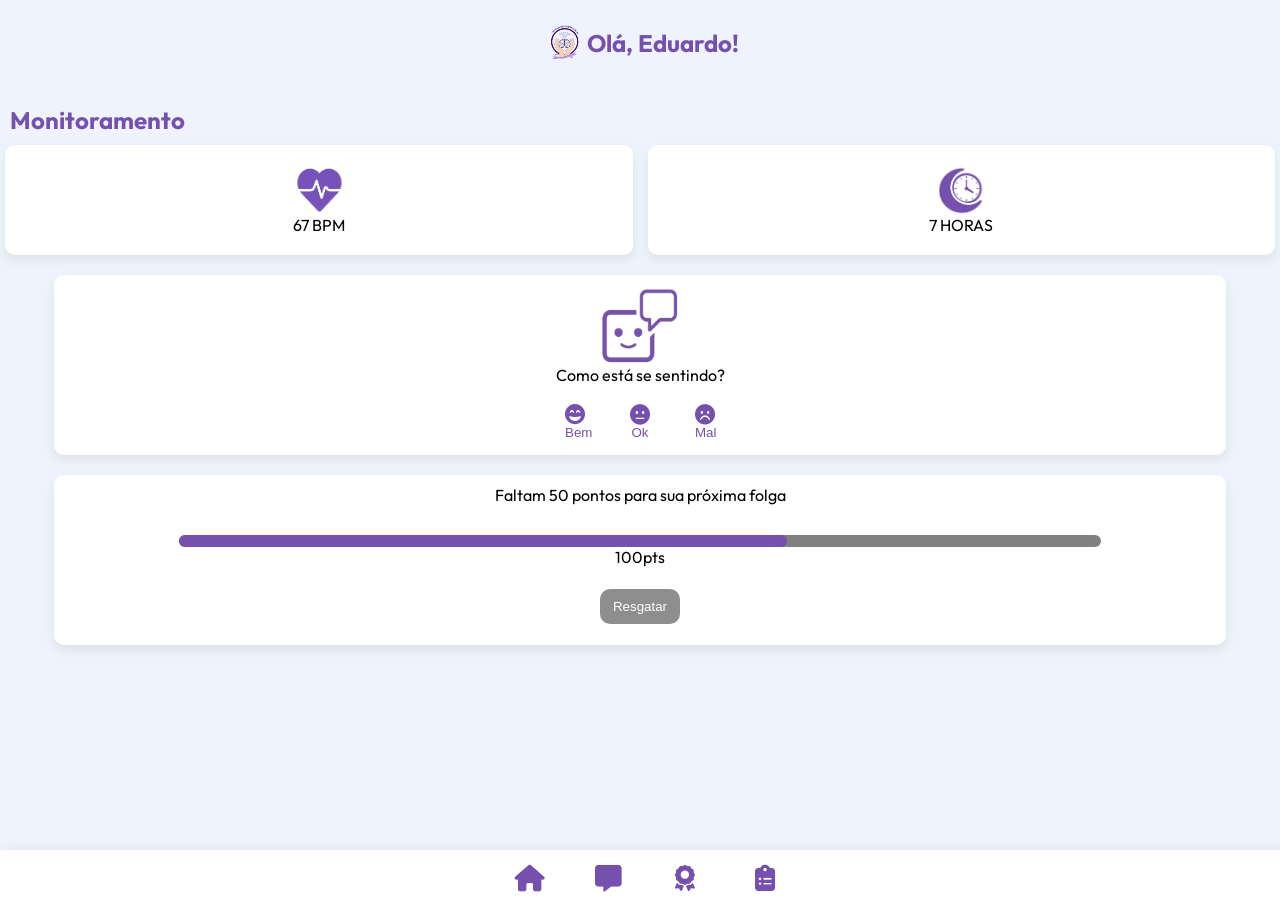
==== index.html @ 87c0f20e "Finalização da página home" ====
<!DOCTYPE html>
<html lang="pt-br">
<head>
    <meta charset="UTF-8">
    <meta name="viewport" content="width=device-width, initial-scale=1.0">
    <title>Cuidar de quem cuida</title>
    <link rel="stylesheet" href="https://cdnjs.cloudflare.com/ajax/libs/font-awesome/6.5.1/css/all.min.css">
    <link href="https://fonts.googleapis.com/css2?family=Outfit:wght@100..900&display=swap" rel="stylesheet">
    <link rel="stylesheet" href="estilos/style.css">
</head>
<body>
    <header>
        <img src="imagens/logoSite (1).png" alt="logoSite">

        <h2>Olá, Eduardo!</h2>
    </header>

    <main>
        <h2>Monitoramento</h2>

        <div class="monitoring">
            <div class="monitoringContent">
                <img src="imagens/logoBpm.png" alt="logoBpm">
                <p>67 BPM</p>
            </div>

            <div class="monitoringContent">
                <img src="imagens/logoSono.png" alt="logoSono">
                <p>7 HORAS</p>
            </div>
        </div>

        <div class="chatIA">
            <img src="imagens/logoChatIA.png" alt="logoChatIA">
            <p>Como está se sentindo?</p>

            <div class="buttons">
                <button><i class="fa-solid fa-face-grin-beam"></i> <p>Bem</p></button>
                <button><i class="fa-solid fa-face-meh"></i> <p>Ok</p></button>
                <button><i class="fa-solid fa-face-frown"></i> <p>Mal</p></button>
            </div>
        </div>

        <div class="rewards">
            <p>Faltam 50 pontos para sua próxima folga</p>

            <div class="progress">
                <div class="progressBar"></div>
                <p class="currentPoints">100pts</p>
            </div>

            

            <button disabled>Resgatar</button>
        </div>
    </main>

    <footer>
        <nav>
            <button><i class="fa-solid fa-house"></i></button>
            <button><i class="fa-solid fa-message"></i></button>
            <button><i class="fa-solid fa-award"></i></button>
            <button><i class="fa-solid fa-clipboard-list"></i></button>
        </nav>
    </footer>
</body>
</html>
---- estilos/style.css ----
*{
    margin: 0px;
    padding: 0px;
}

:root{
    --fonte-principal:"Outfit", sans-serif;

    --cor-principal: #7550AF;
    --cor-fundo: rgb(238, 243, 253);
}

body{
    max-width: 100vw;
    overflow-x: hidden;
    font-family: var(--fonte-principal);
    background-color: var(--cor-fundo);
}

header{
    display: flex;
    align-items: center;
    justify-content: center;
    padding: 20px;
    margin-bottom: 10px;
}

header h2{
    color: var(--cor-principal);
}

main{
    display: flex;
    flex-direction: column;
    align-content: center;
}

main h2{
    color: var(--cor-principal);
    padding: 10px;
}

.monitoring{
    display: flex;
    gap: 5px;
}

.monitoringContent:first-child, .monitoringContent:last-child{
    display: flex;
    flex-direction: column;
    align-items: center;
    flex: 1;
    border-radius: 10px;
    padding: 20px;
    margin-left: 5px;
    margin-right: 5px;
    background-color: white;
    box-shadow: 0px 5px 10px rgba(212, 212, 212, 0.582);
}

.monitoringContent img{
    width: 50px;
    height: 50px;
}

.chatIA{
    width: 90%;
    margin: 0 auto;
    margin-top: 20px;
    padding: 10px;
    display: flex;
    flex-direction: column;
    align-items: center;
    border-radius: 10px;
    background-color: white;
    box-shadow: 0px 5px 10px rgba(212, 212, 212, 0.582);
}

.chatIA img{
    width: 80px;
    height: 80px;
}

.buttons{
    display: flex;
    gap: 25px;
    justify-content: center;
    padding: 10px;
}

.buttons button{
    height: 40px;
    width: 40px;
    border: none;
    background: none;
    padding: 10px;
    color: var(--cor-principal);
}

.buttons button i{
    font-size: 1.5em;
}

.rewards{
    min-height: 150px;
    gap: 30px;
    width: 90%;
    margin: 0 auto;
    margin-top: 20px;
    padding: 10px;
    display: flex;
    flex-direction: column;
    align-items: center;
    border-radius: 10px;
    background-color: white;
    box-shadow: 0px 5px 10px rgba(212, 212, 212, 0.582);
}

.rewards button{
    height: 35px;
    width: 80px;
    border: none;
    background-color: #8f8e8f;
    color: white;
    border-radius: 10px;
}

.progress{           
    margin-bottom: 12px;
    width: 80%;
    background-color: gray;
    height: 12px;
    border-radius: 10px;
    text-align: center;
}

.progressBar{
    width: 66%;
    background-color: var(--cor-principal);
    height: 12px;
    border-radius: 10px;
}

footer{
    background-color: white;
    position: fixed;
    bottom: 0;
    left: 0;
    width: 100%;
    box-shadow: 0 -2px 10px rgba(0, 0, 0, 0.05);
    padding: 5px;
}

footer > nav{
    display: flex;
    justify-content: center;
    gap: 40px;
}

footer > nav > button{
    height: 40px;
    width: 40px;
    border: none;
    background: none;
    padding: 10px;
    color: var(--cor-principal);
}

footer > nav > button > i{
    font-size: 2em;
}
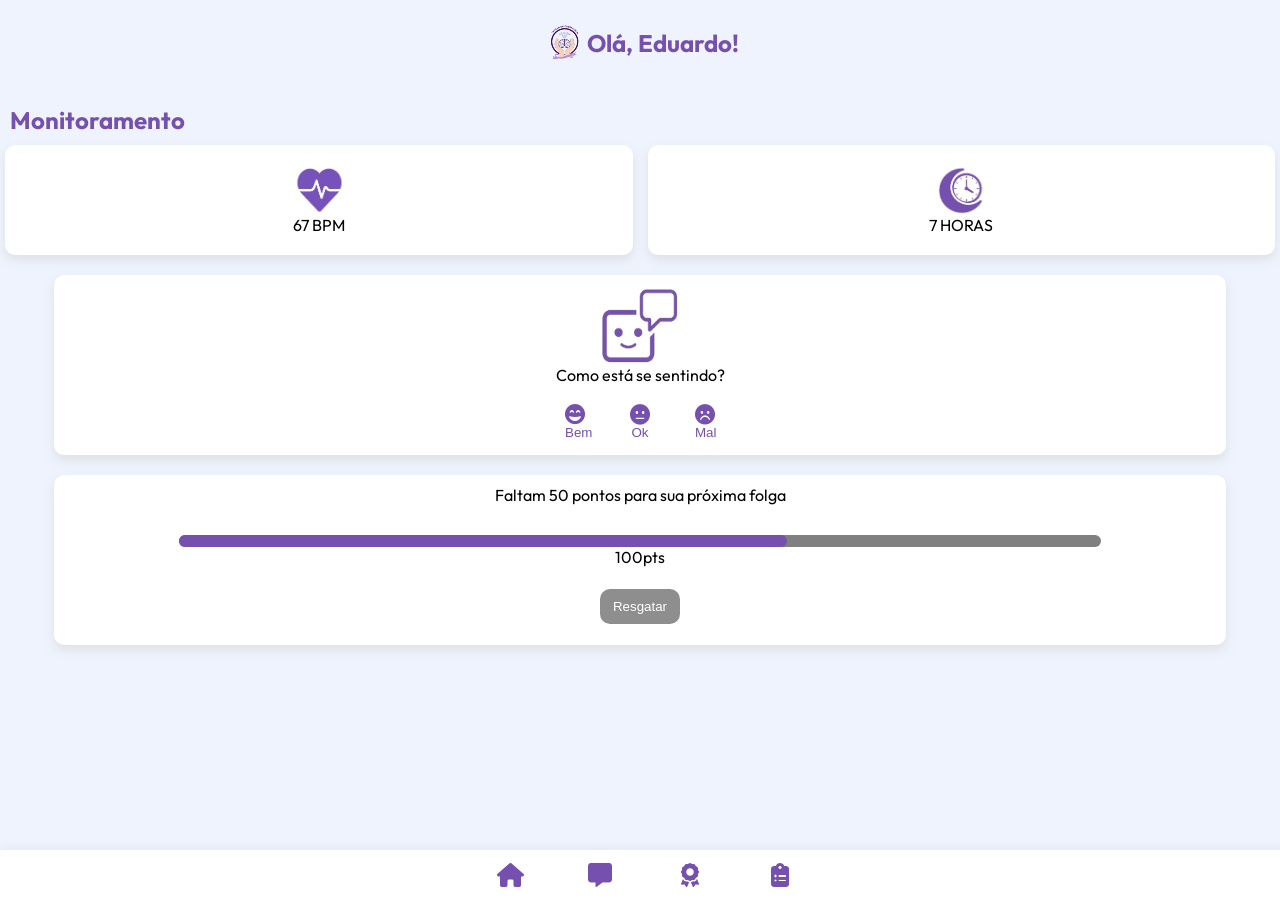
==== commit b9180d6d: "Nova página adicionada" ====
--- a/index.html
+++ b/index.html
@@ -57,10 +57,21 @@
 
     <footer>
         <nav>
-            <button><i class="fa-solid fa-house"></i></button>
-            <button><i class="fa-solid fa-message"></i></button>
-            <button><i class="fa-solid fa-award"></i></button>
-            <button><i class="fa-solid fa-clipboard-list"></i></button>
+            <a href="index.html" class="nav-link">
+                <i class="fa-solid fa-house"></i>
+            </a>
+
+            <a href="chat.html" class="nav-link">
+                <i class="fa-solid fa-message"></i>
+            </a>
+
+            <a href="#" class="nav-link">
+                <i class="fa-solid fa-award"></i>
+            </a>
+
+            <a href="#" class="nav-link">
+                <i class="fa-solid fa-clipboard-list"></i>
+            </a>
         </nav>
     </footer>
 </body>
--- a/estilos/style.css
+++ b/estilos/style.css
@@ -154,19 +154,20 @@
 footer > nav{
     display: flex;
     justify-content: center;
-    gap: 40px;
+    gap: 50px;
 }
 
-footer > nav > button{
+footer > nav > a {
     height: 40px;
     width: 40px;
-    border: none;
-    background: none;
-    padding: 10px;
+    display: flex;          
+    align-items: center;
+    justify-content: center;
+    text-decoration: none; 
     color: var(--cor-principal);
 }
 
-footer > nav > button > i{
-    font-size: 2em;
+footer > nav > a > i{
+    font-size: 1.5em;
 }
 
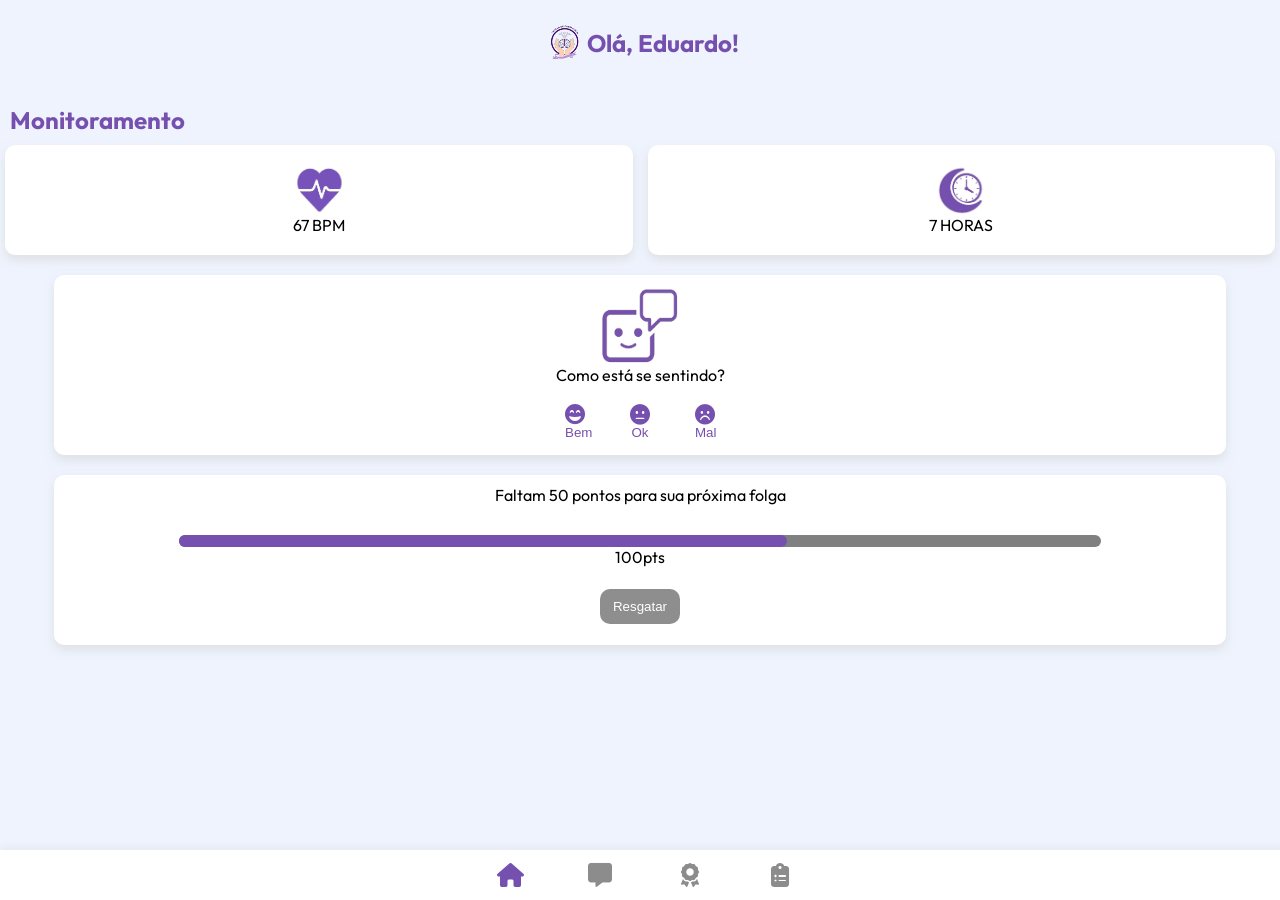
==== commit 282fe170: "Adicionando funcionalidades" ====
--- a/index.html
+++ b/index.html
@@ -57,7 +57,7 @@
 
     <footer>
         <nav>
-            <a href="index.html" class="nav-link">
+            <a href="index.html" class="nav-link active">
                 <i class="fa-solid fa-house"></i>
             </a>
 
--- a/estilos/style.css
+++ b/estilos/style.css
@@ -8,6 +8,15 @@
 
     --cor-principal: #7550AF;
     --cor-fundo: rgb(238, 243, 253);
+}
+
+@keyframes entrarSuave {
+    from {
+        opacity: 0;
+    }
+    to {
+        opacity: 1;
+    }
 }
 
 body{
@@ -33,6 +42,7 @@
     display: flex;
     flex-direction: column;
     align-content: center;
+    animation: entrarSuave 0.4s ease-out forwards;
 }
 
 main h2{
@@ -164,7 +174,23 @@
     align-items: center;
     justify-content: center;
     text-decoration: none; 
-    color: var(--cor-principal);
+    color: #8c8c8c;
+    text-decoration: none;
+    transition: color 0.2s ease;
+}
+
+footer > nav > a.active {
+    color: var(--cor-principal); 
+}
+
+footer > nav > a,
+footer > nav > a *,
+footer > nav > a:focus,
+footer > nav > a:active,
+footer > nav > a:visited {
+    outline: none !important;
+    box-shadow: none !important;
+    -webkit-tap-highlight-color: transparent;
 }
 
 footer > nav > a > i{
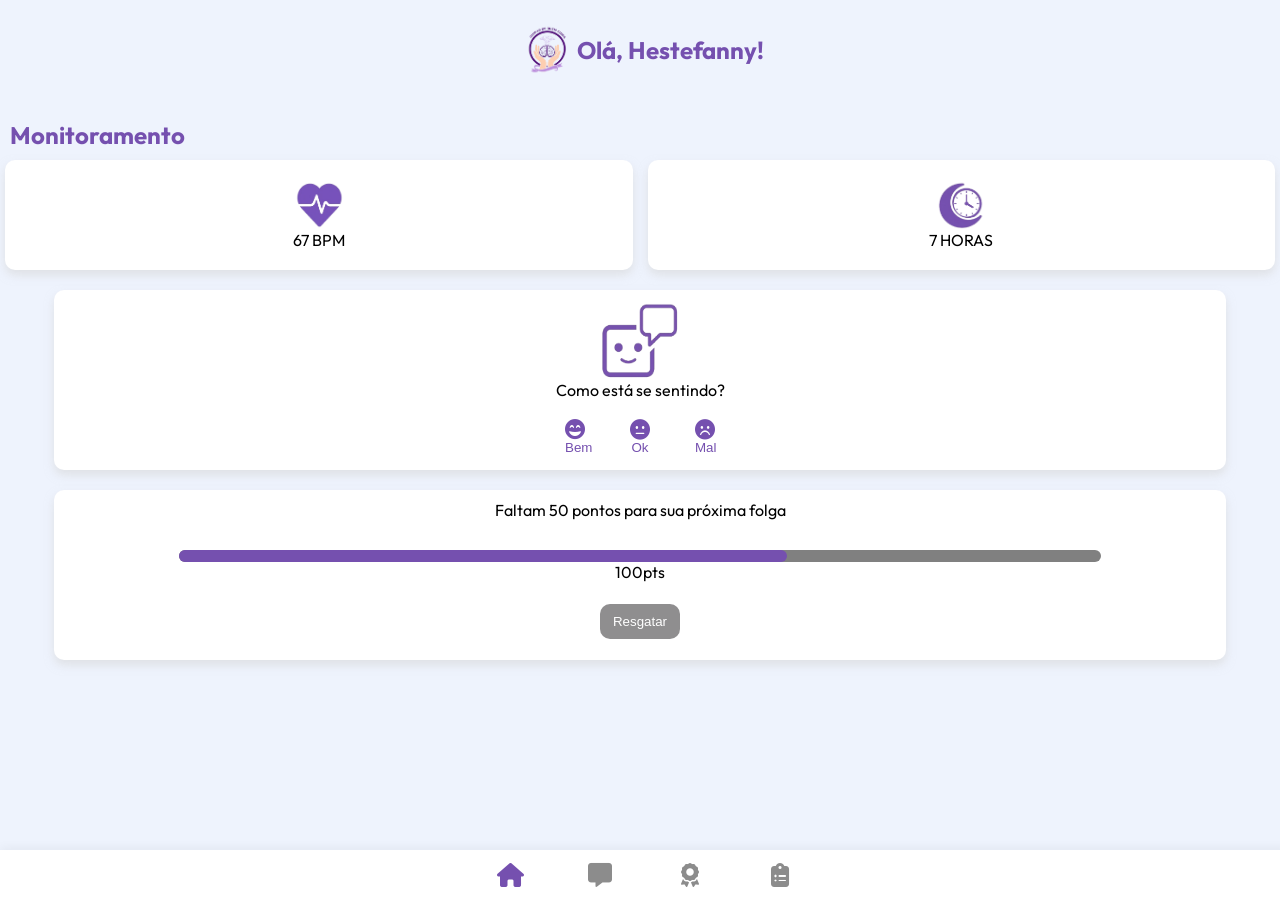
==== commit 17fe31ca: "Correções" ====
--- a/index.html
+++ b/index.html
@@ -10,9 +10,9 @@
 </head>
 <body>
     <header>
-        <img src="imagens/logoSite (1).png" alt="logoSite">
+        <img src="imagens/logoSite.png" alt="logoSite">
 
-        <h2>Olá, Eduardo!</h2>
+        <h2>Olá, Hestefanny!</h2>
     </header>
 
     <main>
--- a/estilos/style.css
+++ b/estilos/style.css
@@ -32,6 +32,11 @@
     justify-content: center;
     padding: 20px;
     margin-bottom: 10px;
+}
+
+header img{
+    width: 60px;
+    height: 60px;
 }
 
 header h2{
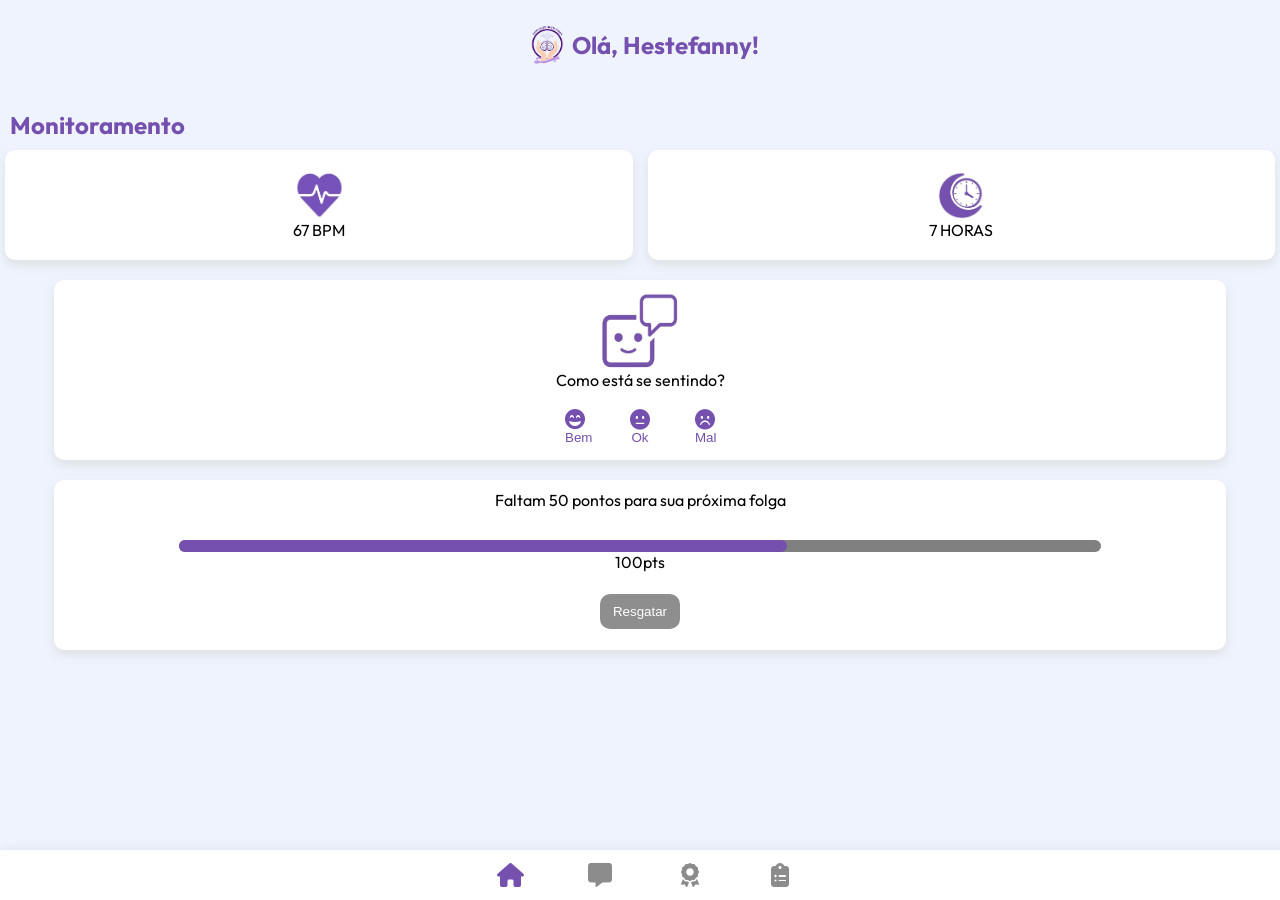
==== commit 7f5fb9d0: "Nova aba criada" ====
--- a/index.html
+++ b/index.html
@@ -65,7 +65,7 @@
                 <i class="fa-solid fa-message"></i>
             </a>
 
-            <a href="#" class="nav-link">
+            <a href="rewards.html" class="nav-link">
                 <i class="fa-solid fa-award"></i>
             </a>
 
--- a/estilos/style.css
+++ b/estilos/style.css
@@ -35,8 +35,8 @@
 }
 
 header img{
-    width: 60px;
-    height: 60px;
+    width: 50px;
+    height: 50px;
 }
 
 header h2{
